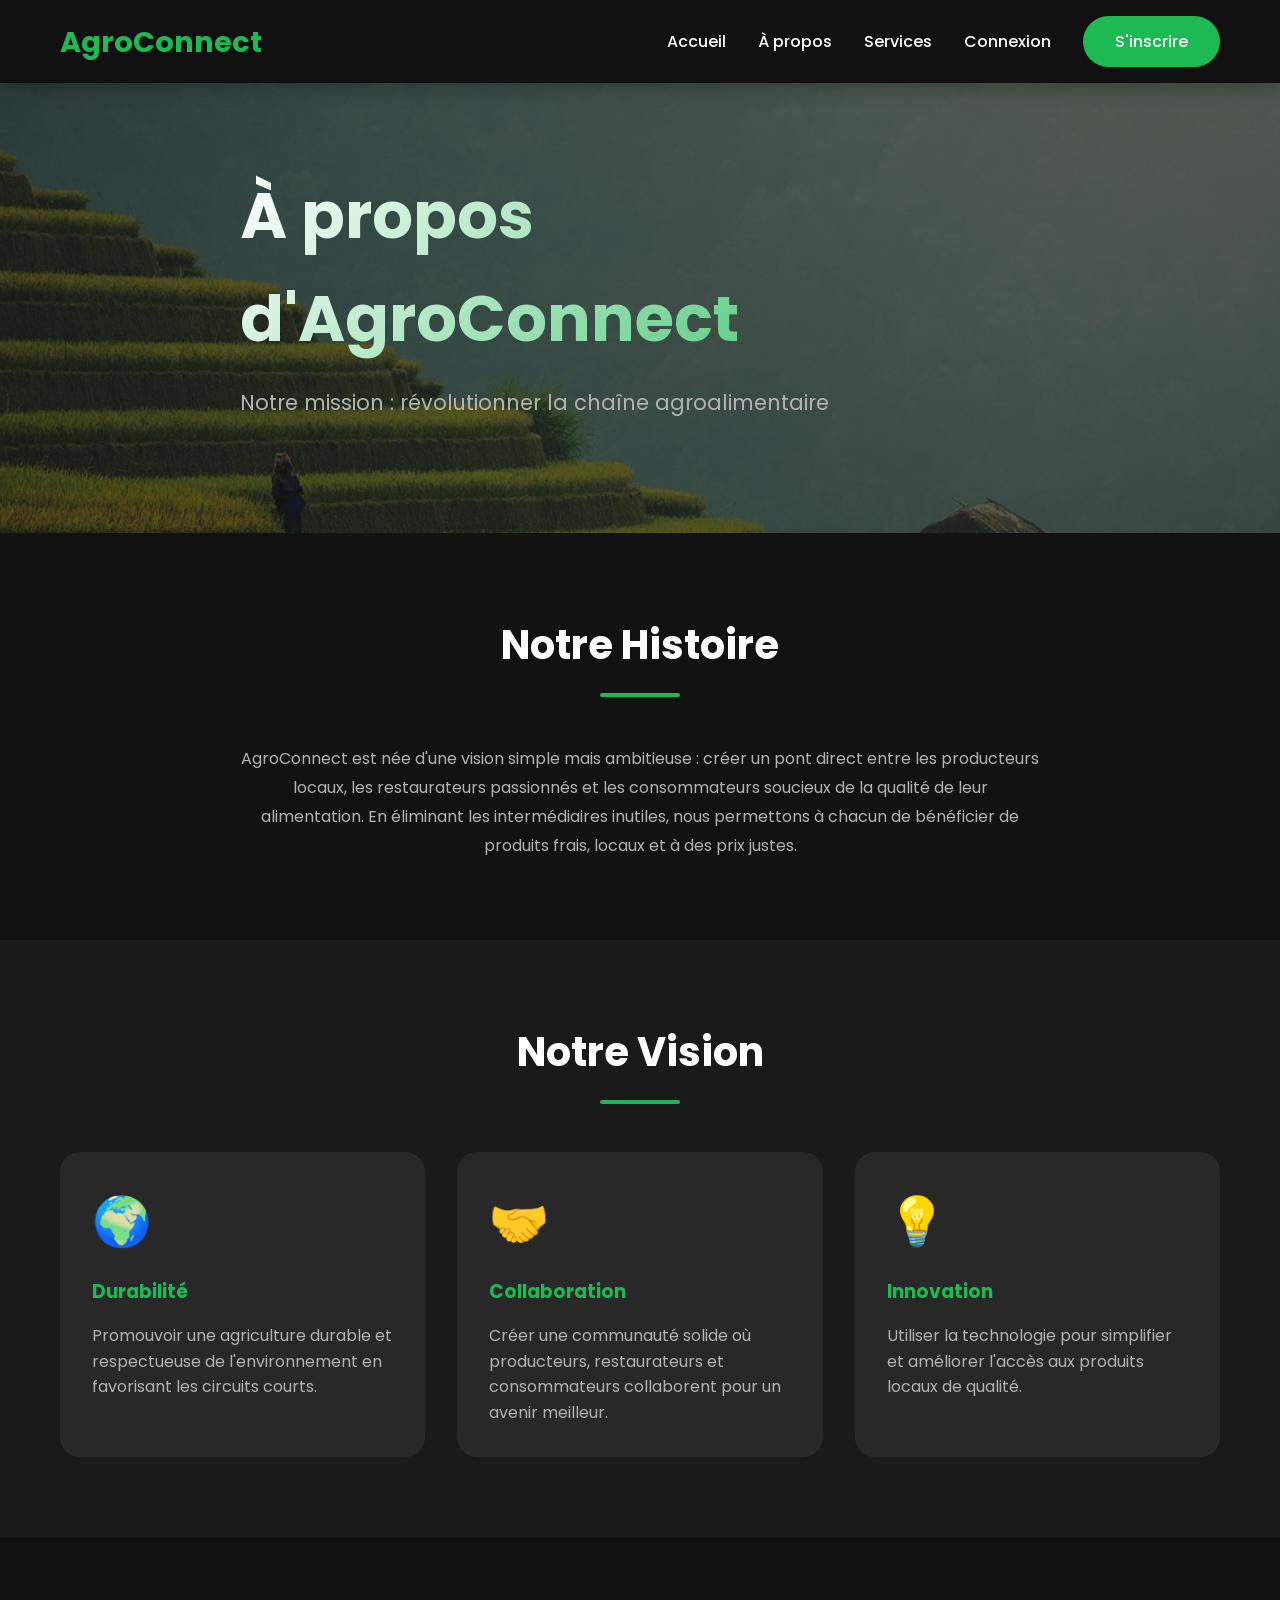
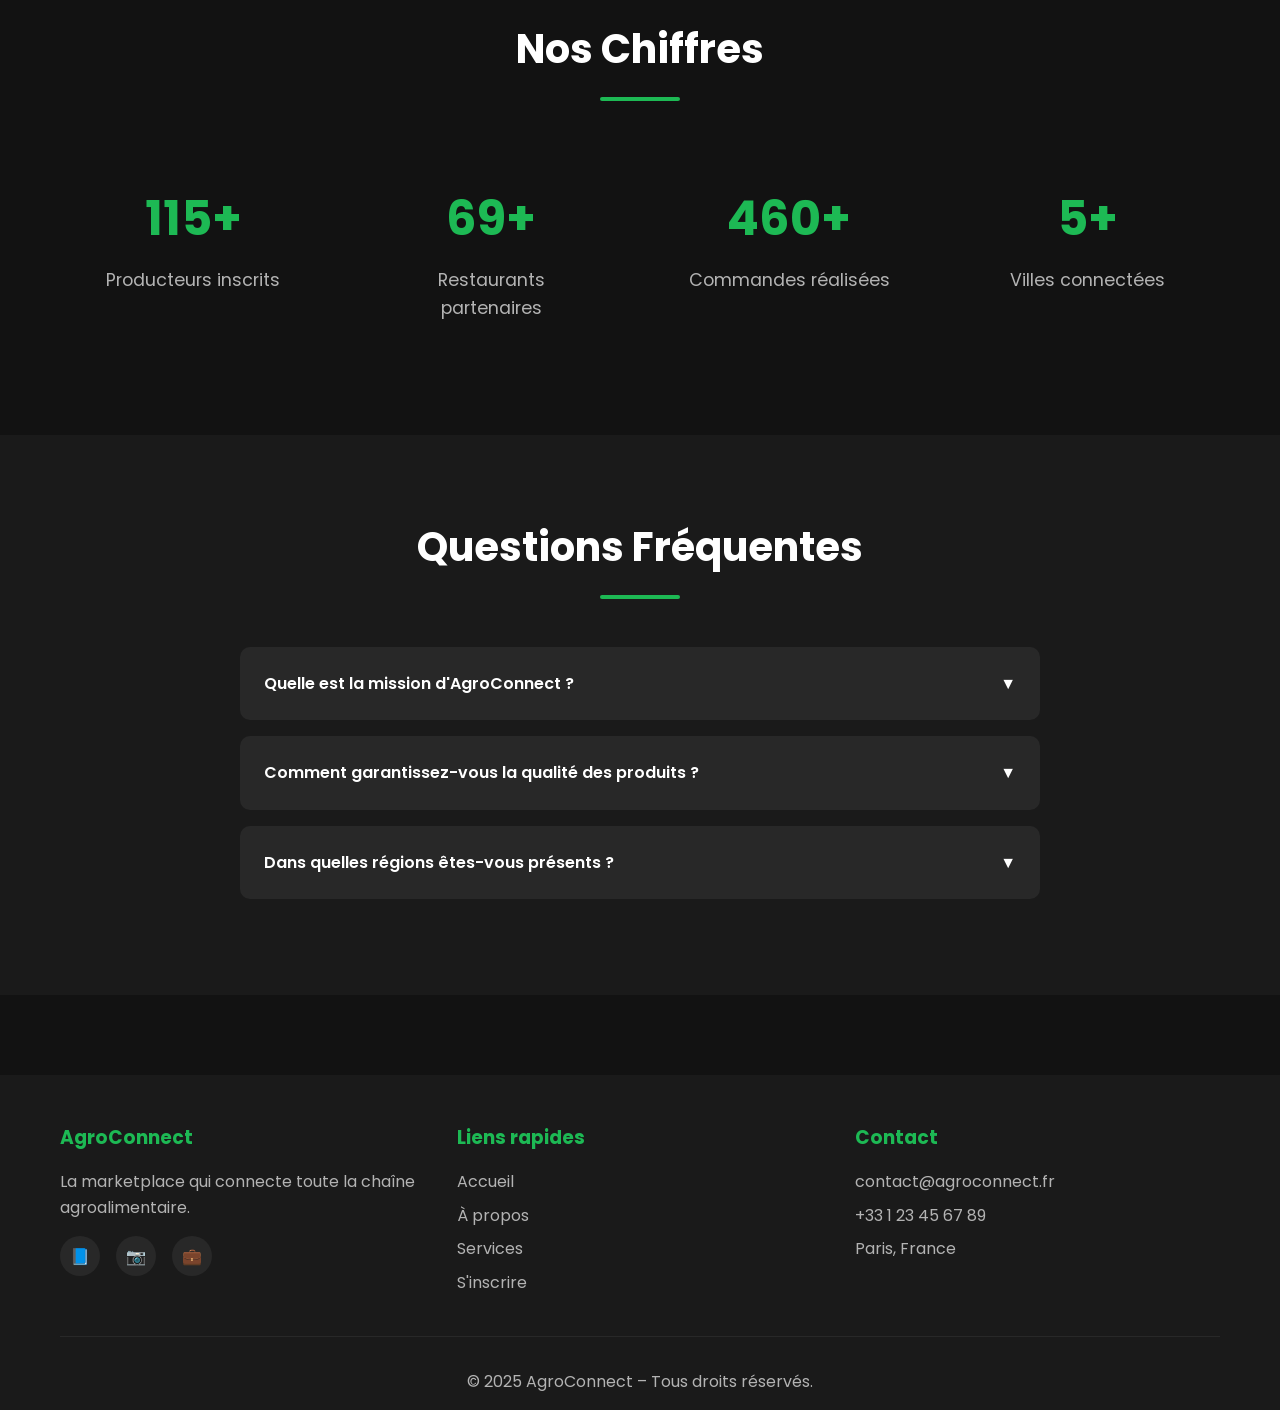
==== about.html @ 75492bfb "Add core website pages and initial styling for AgroConnect Adds HTML files for index, about, service" ====
<!DOCTYPE html>
<html lang="fr">
<head>
    <meta charset="UTF-8">
    <meta name="viewport" content="width=device-width, initial-scale=1.0">
    <title>À propos - AgroConnect</title>
    <link rel="stylesheet" href="style.css">
</head>
<body>
    <nav>
        <div class="nav-container">
            <div class="logo">AgroConnect</div>
            <ul class="nav-links">
                <li><a href="index.html">Accueil</a></li>
                <li><a href="about.html">À propos</a></li>
                <li><a href="services.html">Services</a></li>
                <li><a href="register.html?action=login">Connexion</a></li>
                <li><a href="register.html" class="btn btn-primary">S'inscrire</a></li>
            </ul>
        </div>
    </nav>

    <section class="hero" style="height: 50vh; background-image: linear-gradient(rgba(18, 18, 18, 0.7), rgba(18, 18, 18, 0.7)), url('images/about.jpg');">
        <div class="container">
            <div class="hero-content">
                <h1>À propos d'AgroConnect</h1>
                <p>Notre mission : révolutionner la chaîne agroalimentaire</p>
            </div>
        </div>
    </section>

    <section class="section">
        <div class="container">
            <h2 class="section-title">Notre Histoire</h2>
            <p style="max-width: 800px; margin: 0 auto; color: var(--text-gray); text-align: center; line-height: 1.8;">
                AgroConnect est née d'une vision simple mais ambitieuse : créer un pont direct entre les producteurs locaux, 
                les restaurateurs passionnés et les consommateurs soucieux de la qualité de leur alimentation. 
                En éliminant les intermédiaires inutiles, nous permettons à chacun de bénéficier de produits frais, 
                locaux et à des prix justes.
            </p>
        </div>
    </section>

    <section class="section" style="background-color: var(--dark-gray);">
        <div class="container">
            <h2 class="section-title">Notre Vision</h2>
            <div class="cards-grid">
                <div class="card scroll-reveal">
                    <div class="card-icon">🌍</div>
                    <h3>Durabilité</h3>
                    <p>Promouvoir une agriculture durable et respectueuse de l'environnement en favorisant les circuits courts.</p>
                </div>
                <div class="card scroll-reveal">
                    <div class="card-icon">🤝</div>
                    <h3>Collaboration</h3>
                    <p>Créer une communauté solide où producteurs, restaurateurs et consommateurs collaborent pour un avenir meilleur.</p>
                </div>
                <div class="card scroll-reveal">
                    <div class="card-icon">💡</div>
                    <h3>Innovation</h3>
                    <p>Utiliser la technologie pour simplifier et améliorer l'accès aux produits locaux de qualité.</p>
                </div>
            </div>
        </div>
    </section>

    <section class="section">
        <div class="container">
            <h2 class="section-title">Nos Chiffres</h2>
            <div class="stats-grid">
                <div class="stat-card scroll-reveal">
                    <div class="stat-number" data-target="500">0</div>
                    <div class="stat-label">Producteurs inscrits</div>
                </div>
                <div class="stat-card scroll-reveal">
                    <div class="stat-number" data-target="300">0</div>
                    <div class="stat-label">Restaurants partenaires</div>
                </div>
                <div class="stat-card scroll-reveal">
                    <div class="stat-number" data-target="2000">0</div>
                    <div class="stat-label">Commandes réalisées</div>
                </div>
                <div class="stat-card scroll-reveal">
                    <div class="stat-number" data-target="25">0</div>
                    <div class="stat-label">Villes connectées</div>
                </div>
            </div>
        </div>
    </section>

    <section class="section" style="background-color: var(--dark-gray);">
        <div class="container">
            <h2 class="section-title">Questions Fréquentes</h2>
            <div class="faq-container">
                <div class="faq-item">
                    <div class="faq-question" onclick="toggleFAQ(this)">
                        <span>Quelle est la mission d'AgroConnect ?</span>
                        <span class="faq-icon">▼</span>
                    </div>
                    <div class="faq-answer">
                        Notre mission est de créer des connexions directes entre producteurs, restaurateurs et consommateurs pour promouvoir une alimentation locale, durable et de qualité.
                    </div>
                </div>
                <div class="faq-item">
                    <div class="faq-question" onclick="toggleFAQ(this)">
                        <span>Comment garantissez-vous la qualité des produits ?</span>
                        <span class="faq-icon">▼</span>
                    </div>
                    <div class="faq-answer">
                        Tous nos producteurs sont vérifiés et doivent respecter nos standards de qualité. Nous encourageons également les avis clients pour maintenir la transparence.
                    </div>
                </div>
                <div class="faq-item">
                    <div class="faq-question" onclick="toggleFAQ(this)">
                        <span>Dans quelles régions êtes-vous présents ?</span>
                        <span class="faq-icon">▼</span>
                    </div>
                    <div class="faq-answer">
                        Nous sommes actuellement présents dans 25 villes à travers la France et continuons notre expansion pour couvrir de nouvelles régions.
                    </div>
                </div>
            </div>
        </div>
    </section>

    <footer>
        <div class="container">
            <div class="footer-content">
                <div class="footer-section">
                    <h3>AgroConnect</h3>
                    <p style="color: var(--text-gray);">La marketplace qui connecte toute la chaîne agroalimentaire.</p>
                    <div class="social-links">
                        <a href="#" aria-label="Facebook">📘</a>
                        <a href="#" aria-label="Instagram">📷</a>
                        <a href="#" aria-label="LinkedIn">💼</a>
                    </div>
                </div>
                <div class="footer-section">
                    <h3>Liens rapides</h3>
                    <ul class="footer-links">
                        <li><a href="index.html">Accueil</a></li>
                        <li><a href="about.html">À propos</a></li>
                        <li><a href="services.html">Services</a></li>
                        <li><a href="register.html">S'inscrire</a></li>
                    </ul>
                </div>
                <div class="footer-section">
                    <h3>Contact</h3>
                    <ul class="footer-links">
                        <li><a href="#">contact@agroconnect.fr</a></li>
                        <li><a href="#">+33 1 23 45 67 89</a></li>
                        <li><a href="#">Paris, France</a></li>
                    </ul>
                </div>
            </div>
            <div class="footer-bottom">
                <p>© 2025 AgroConnect – Tous droits réservés.</p>
            </div>
        </div>
    </footer>

    <div id="toast" class="toast"></div>

    <script src="script.js"></script>
</body>
</html>
---- style.css ----
@import url('https://fonts.googleapis.com/css2?family=Poppins:wght@300;400;500;600;700&display=swap');

:root {
    --primary-green: #1DB954;
    --dark-bg: #121212;
    --dark-gray: #1a1a1a;
    --light-gray: #282828;
    --white: #FFFFFF;
    --text-gray: #b3b3b3;
    --hover-gray: #333333;
}

* {
    margin: 0;
    padding: 0;
    box-sizing: border-box;
}

body {
    font-family: 'Poppins', sans-serif;
    background-color: var(--dark-bg);
    color: var(--white);
    line-height: 1.6;
    overflow-x: hidden;
}

a {
    text-decoration: none;
    color: var(--white);
    transition: color 0.3s ease;
}

a:hover {
    color: var(--primary-green);
}

.container {
    max-width: 1200px;
    margin: 0 auto;
    padding: 0 20px;
}

nav {
    position: sticky;
    top: 0;
    background-color: rgba(18, 18, 18, 0.95);
    backdrop-filter: blur(10px);
    padding: 1rem 0;
    z-index: 1000;
    box-shadow: 0 2px 20px rgba(0, 0, 0, 0.3);
}

.nav-container {
    display: flex;
    justify-content: space-between;
    align-items: center;
    max-width: 1200px;
    margin: 0 auto;
    padding: 0 20px;
}

.logo {
    font-size: 1.8rem;
    font-weight: 700;
    color: var(--primary-green);
}

.nav-links {
    display: flex;
    list-style: none;
    gap: 2rem;
    align-items: center;
}

.nav-links a {
    font-weight: 500;
    transition: all 0.3s ease;
}

.nav-links a:hover {
    transform: translateY(-2px);
}

.btn {
    padding: 0.8rem 2rem;
    border-radius: 50px;
    border: none;
    cursor: pointer;
    font-family: 'Poppins', sans-serif;
    font-weight: 600;
    transition: all 0.3s ease;
    display: inline-block;
}

.btn-primary {
    background-color: var(--primary-green);
    color: var(--white);
}

.btn-primary:hover {
    background-color: #1ed760;
    transform: scale(1.05);
    box-shadow: 0 10px 30px rgba(29, 185, 84, 0.3);
}

.btn-secondary {
    background-color: transparent;
    color: var(--white);
    border: 2px solid var(--white);
}

.btn-secondary:hover {
    background-color: var(--white);
    color: var(--dark-bg);
    transform: scale(1.05);
}

.hero {
    height: 90vh;
    display: flex;
    align-items: center;
    background: linear-gradient(rgba(18, 18, 18, 0.7), rgba(18, 18, 18, 0.7)), url('images/hero.jpg');
    background-size: cover;
    background-position: center;
    background-attachment: fixed;
}

.hero-content {
    max-width: 800px;
    animation: fadeInUp 1s ease;
}

.hero h1 {
    font-size: 4rem;
    margin-bottom: 1rem;
    background: linear-gradient(135deg, var(--white), var(--primary-green));
    -webkit-background-clip: text;
    -webkit-text-fill-color: transparent;
    background-clip: text;
}

.hero p {
    font-size: 1.3rem;
    color: var(--text-gray);
    margin-bottom: 2rem;
}

.hero-buttons {
    display: flex;
    gap: 1rem;
}

.section {
    padding: 5rem 0;
}

.section-title {
    text-align: center;
    font-size: 2.5rem;
    margin-bottom: 3rem;
    position: relative;
}

.section-title::after {
    content: '';
    display: block;
    width: 80px;
    height: 4px;
    background-color: var(--primary-green);
    margin: 1rem auto;
    border-radius: 2px;
}

.cards-grid {
    display: grid;
    grid-template-columns: repeat(auto-fit, minmax(280px, 1fr));
    gap: 2rem;
    margin-top: 3rem;
}

.card {
    background-color: var(--light-gray);
    padding: 2rem;
    border-radius: 20px;
    transition: all 0.3s ease;
    cursor: pointer;
}

.card:hover {
    transform: translateY(-10px);
    box-shadow: 0 20px 40px rgba(29, 185, 84, 0.2);
    background-color: var(--hover-gray);
}

.card-icon {
    font-size: 3rem;
    margin-bottom: 1rem;
}

.card h3 {
    margin-bottom: 1rem;
    color: var(--primary-green);
}

.card p {
    color: var(--text-gray);
}

.about-preview {
    display: grid;
    grid-template-columns: 1fr 1fr;
    gap: 3rem;
    align-items: center;
}

.about-image {
    width: 100%;
    border-radius: 20px;
    box-shadow: 0 20px 50px rgba(0, 0, 0, 0.5);
}

.testimonials {
    background-color: var(--dark-gray);
}

.testimonial-card {
    background-color: var(--light-gray);
    padding: 2rem;
    border-radius: 20px;
    text-align: center;
}

.testimonial-card img {
    width: 80px;
    height: 80px;
    border-radius: 50%;
    margin-bottom: 1rem;
}

.testimonial-card p {
    color: var(--text-gray);
    font-style: italic;
    margin-bottom: 1rem;
}

.testimonial-card h4 {
    color: var(--primary-green);
}

.faq-container {
    max-width: 800px;
    margin: 0 auto;
}

.faq-item {
    background-color: var(--light-gray);
    margin-bottom: 1rem;
    border-radius: 10px;
    overflow: hidden;
    transition: all 0.3s ease;
}

.faq-question {
    padding: 1.5rem;
    cursor: pointer;
    display: flex;
    justify-content: space-between;
    align-items: center;
    font-weight: 600;
    transition: background-color 0.3s ease;
}

.faq-question:hover {
    background-color: var(--hover-gray);
}

.faq-answer {
    padding: 0 1.5rem;
    max-height: 0;
    overflow: hidden;
    transition: all 0.3s ease;
    color: var(--text-gray);
}

.faq-answer.active {
    max-height: 500px;
    padding: 1.5rem;
}

.faq-icon {
    transition: transform 0.3s ease;
}

.faq-icon.active {
    transform: rotate(180deg);
}

footer {
    background-color: var(--dark-gray);
    padding: 3rem 0 1rem;
    margin-top: 5rem;
}

.footer-content {
    display: grid;
    grid-template-columns: repeat(auto-fit, minmax(250px, 1fr));
    gap: 2rem;
    margin-bottom: 2rem;
}

.footer-section h3 {
    color: var(--primary-green);
    margin-bottom: 1rem;
}

.footer-links {
    list-style: none;
}

.footer-links li {
    margin-bottom: 0.5rem;
}

.footer-links a {
    color: var(--text-gray);
    transition: color 0.3s ease;
}

.footer-links a:hover {
    color: var(--primary-green);
}

.social-links {
    display: flex;
    gap: 1rem;
    margin-top: 1rem;
}

.social-links a {
    display: inline-flex;
    align-items: center;
    justify-content: center;
    width: 40px;
    height: 40px;
    background-color: var(--light-gray);
    border-radius: 50%;
    transition: all 0.3s ease;
}

.social-links a:hover {
    background-color: var(--primary-green);
    transform: translateY(-3px);
}

.footer-bottom {
    text-align: center;
    padding-top: 2rem;
    border-top: 1px solid var(--light-gray);
    color: var(--text-gray);
}

.stats-grid {
    display: grid;
    grid-template-columns: repeat(auto-fit, minmax(200px, 1fr));
    gap: 2rem;
    text-align: center;
}

.stat-card {
    padding: 2rem;
}

.stat-number {
    font-size: 3rem;
    font-weight: 700;
    color: var(--primary-green);
    margin-bottom: 0.5rem;
}

.stat-label {
    color: var(--text-gray);
    font-size: 1.1rem;
}

.form-container {
    max-width: 600px;
    margin: 3rem auto;
    background-color: var(--light-gray);
    padding: 3rem;
    border-radius: 20px;
}

.form-group {
    margin-bottom: 1.5rem;
}

.form-group label {
    display: block;
    margin-bottom: 0.5rem;
    color: var(--text-gray);
}

.form-group input,
.form-group select,
.form-group textarea {
    width: 100%;
    padding: 1rem;
    border-radius: 10px;
    border: 2px solid var(--hover-gray);
    background-color: var(--dark-bg);
    color: var(--white);
    font-family: 'Poppins', sans-serif;
    transition: border-color 0.3s ease;
}

.form-group input:focus,
.form-group select:focus,
.form-group textarea:focus {
    outline: none;
    border-color: var(--primary-green);
}

.role-selector {
    display: grid;
    grid-template-columns: repeat(3, 1fr);
    gap: 1rem;
    margin-bottom: 2rem;
}

.role-option {
    padding: 1.5rem;
    background-color: var(--dark-bg);
    border-radius: 10px;
    text-align: center;
    cursor: pointer;
    transition: all 0.3s ease;
    border: 2px solid transparent;
}

.role-option:hover {
    border-color: var(--primary-green);
    transform: translateY(-5px);
}

.role-option.active {
    background-color: var(--primary-green);
    border-color: var(--primary-green);
}

.role-icon {
    font-size: 2.5rem;
    margin-bottom: 0.5rem;
}

.dashboard-header {
    display: flex;
    justify-content: space-between;
    align-items: center;
    margin-bottom: 2rem;
    padding: 2rem;
    background-color: var(--light-gray);
    border-radius: 20px;
}

.user-info h2 {
    color: var(--primary-green);
}

.dashboard-content {
    min-height: 60vh;
}

.products-grid {
    display: grid;
    grid-template-columns: repeat(auto-fill, minmax(280px, 1fr));
    gap: 2rem;
    margin-top: 2rem;
}

.product-card {
    background-color: var(--light-gray);
    border-radius: 20px;
    overflow: hidden;
    transition: all 0.3s ease;
    cursor: pointer;
}

.product-card:hover {
    transform: translateY(-10px);
    box-shadow: 0 20px 40px rgba(29, 185, 84, 0.2);
}

.product-image {
    width: 100%;
    height: 200px;
    object-fit: cover;
}

.product-info {
    padding: 1.5rem;
}

.product-info h3 {
    margin-bottom: 0.5rem;
    color: var(--primary-green);
}

.product-price {
    font-size: 1.5rem;
    font-weight: 700;
    color: var(--primary-green);
    margin: 1rem 0;
}

.product-location {
    color: var(--text-gray);
    font-size: 0.9rem;
}

.search-filter-bar {
    display: flex;
    gap: 1rem;
    margin-bottom: 2rem;
    flex-wrap: wrap;
}

.search-filter-bar input,
.search-filter-bar select {
    padding: 0.8rem 1rem;
    border-radius: 50px;
    border: 2px solid var(--hover-gray);
    background-color: var(--light-gray);
    color: var(--white);
    font-family: 'Poppins', sans-serif;
}

.search-filter-bar input {
    flex: 1;
    min-width: 250px;
}

.cart-container {
    max-width: 900px;
    margin: 3rem auto;
}

.cart-items {
    background-color: var(--light-gray);
    border-radius: 20px;
    padding: 2rem;
    margin-bottom: 2rem;
}

.cart-item {
    display: flex;
    align-items: center;
    gap: 2rem;
    padding: 1.5rem;
    background-color: var(--dark-bg);
    border-radius: 10px;
    margin-bottom: 1rem;
}

.cart-item img {
    width: 100px;
    height: 100px;
    object-fit: cover;
    border-radius: 10px;
}

.cart-item-info {
    flex: 1;
}

.cart-item-info h3 {
    color: var(--primary-green);
    margin-bottom: 0.5rem;
}

.cart-item-actions {
    display: flex;
    align-items: center;
    gap: 1rem;
}

.quantity-control {
    display: flex;
    align-items: center;
    gap: 0.5rem;
    background-color: var(--light-gray);
    padding: 0.5rem;
    border-radius: 50px;
}

.quantity-control button {
    background-color: var(--primary-green);
    color: var(--white);
    border: none;
    width: 30px;
    height: 30px;
    border-radius: 50%;
    cursor: pointer;
    font-weight: 700;
}

.cart-summary {
    background-color: var(--light-gray);
    padding: 2rem;
    border-radius: 20px;
}

.summary-row {
    display: flex;
    justify-content: space-between;
    margin-bottom: 1rem;
    padding-bottom: 1rem;
    border-bottom: 1px solid var(--hover-gray);
}

.summary-total {
    font-size: 1.5rem;
    font-weight: 700;
    color: var(--primary-green);
}

.toast {
    position: fixed;
    bottom: 2rem;
    right: 2rem;
    background-color: var(--primary-green);
    color: var(--white);
    padding: 1rem 2rem;
    border-radius: 50px;
    box-shadow: 0 10px 30px rgba(0, 0, 0, 0.3);
    opacity: 0;
    transform: translateY(100px);
    transition: all 0.3s ease;
    z-index: 9999;
}

.toast.show {
    opacity: 1;
    transform: translateY(0);
}

.modal {
    display: none;
    position: fixed;
    top: 0;
    left: 0;
    width: 100%;
    height: 100%;
    background-color: rgba(0, 0, 0, 0.8);
    z-index: 10000;
    align-items: center;
    justify-content: center;
}

.modal.show {
    display: flex;
}

.modal-content {
    background-color: var(--light-gray);
    padding: 3rem;
    border-radius: 20px;
    max-width: 600px;
    width: 90%;
    max-height: 90vh;
    overflow-y: auto;
}

.modal-close {
    float: right;
    font-size: 2rem;
    cursor: pointer;
    color: var(--text-gray);
}

.modal-close:hover {
    color: var(--primary-green);
}

.hidden {
    display: none;
}

@keyframes fadeInUp {
    from {
        opacity: 0;
        transform: translateY(30px);
    }
    to {
        opacity: 1;
        transform: translateY(0);
    }
}

.fade-in-up {
    animation: fadeInUp 0.8s ease;
}

.scroll-reveal {
    opacity: 0;
    transform: translateY(50px);
    transition: all 0.8s ease;
}

.scroll-reveal.active {
    opacity: 1;
    transform: translateY(0);
}

@media (max-width: 768px) {
    .nav-links {
        display: none;
    }
    
    .hero h1 {
        font-size: 2.5rem;
    }
    
    .hero p {
        font-size: 1rem;
    }
    
    .about-preview {
        grid-template-columns: 1fr;
    }
    
    .cards-grid {
        grid-template-columns: 1fr;
    }
    
    .role-selector {
        grid-template-columns: 1fr;
    }
    
    .cart-item {
        flex-direction: column;
        text-align: center;
    }
    
    .search-filter-bar {
        flex-direction: column;
    }
    
    .search-filter-bar input {
        min-width: 100%;
    }
}

.empty-state {
    text-align: center;
    padding: 4rem 2rem;
    color: var(--text-gray);
}

.empty-state h3 {
    font-size: 2rem;
    margin-bottom: 1rem;
    color: var(--white);
}
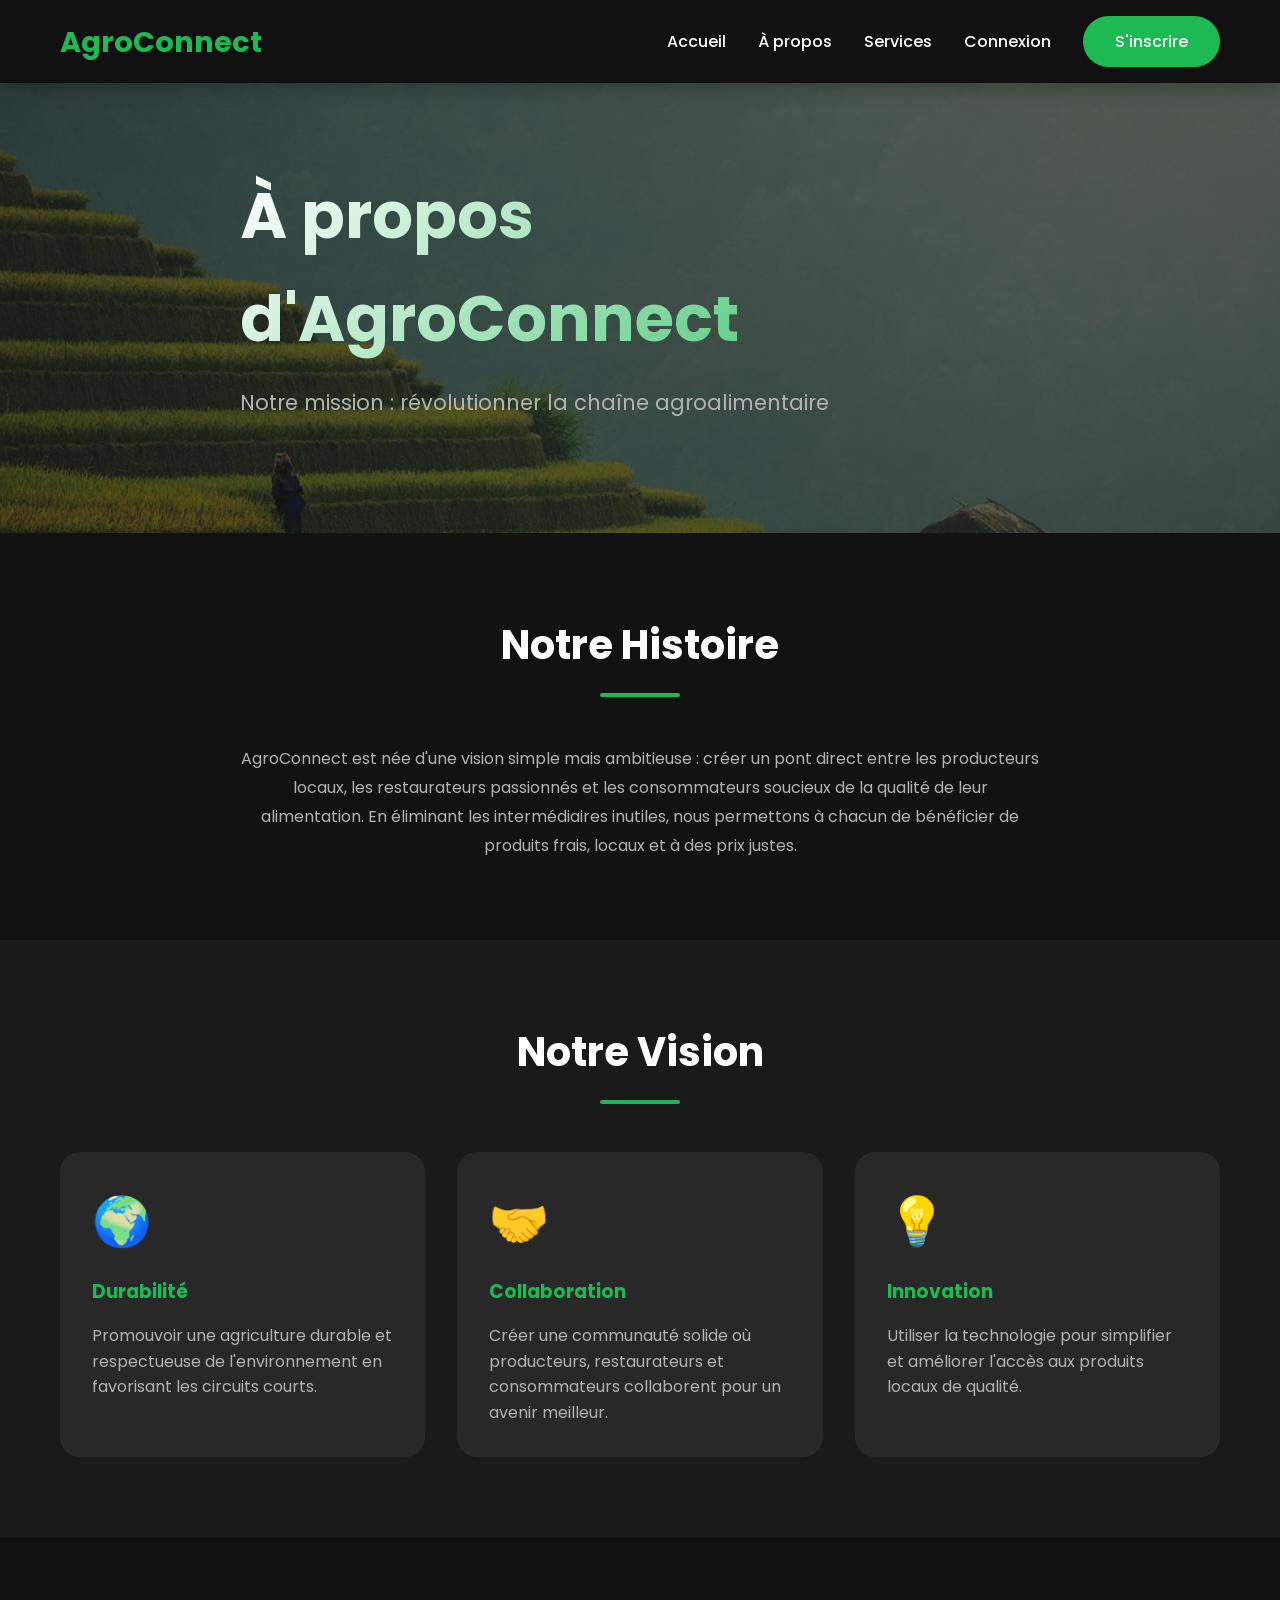
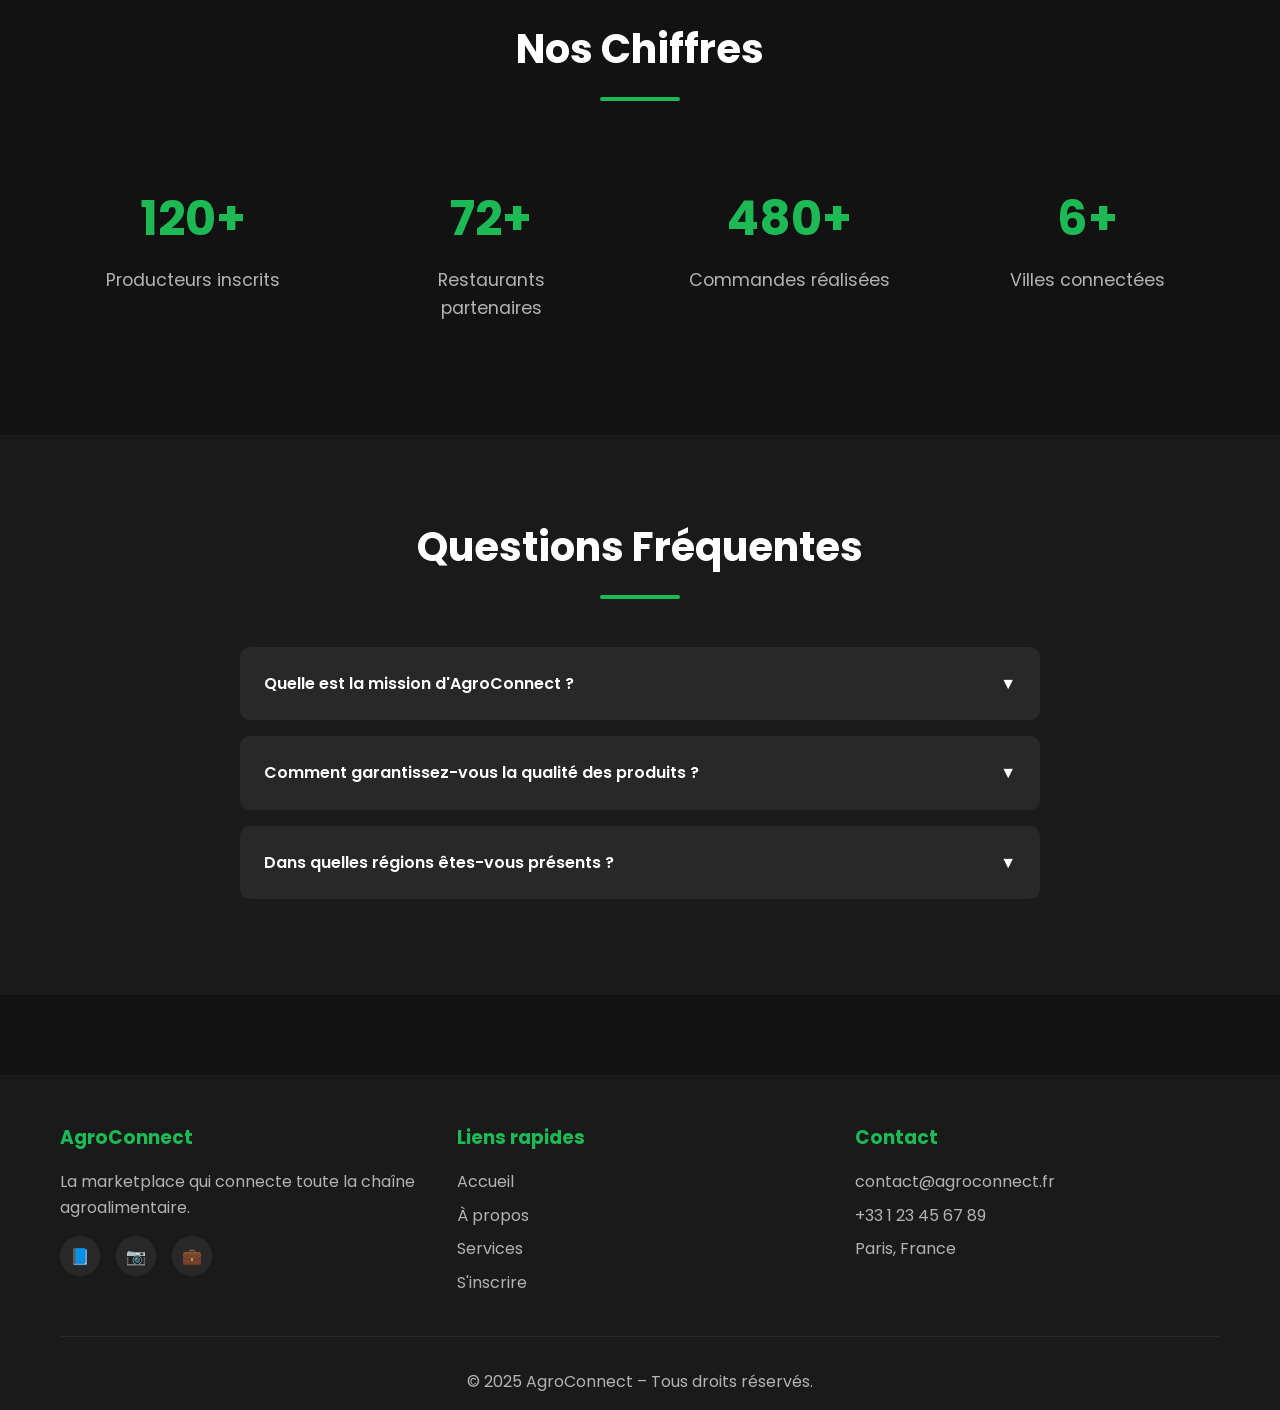
==== commit 0203572c: "Add Boxicons to all main pages for enhanced visual elements Integrates the Boxicons CSS library into" ====
--- a/about.html
+++ b/about.html
@@ -4,6 +4,7 @@
     <meta charset="UTF-8">
     <meta name="viewport" content="width=device-width, initial-scale=1.0">
     <title>À propos - AgroConnect</title>
+    <link href='https://unpkg.com/boxicons@2.1.4/css/boxicons.min.css' rel='stylesheet'>
     <link rel="stylesheet" href="style.css">
 </head>
 <body>
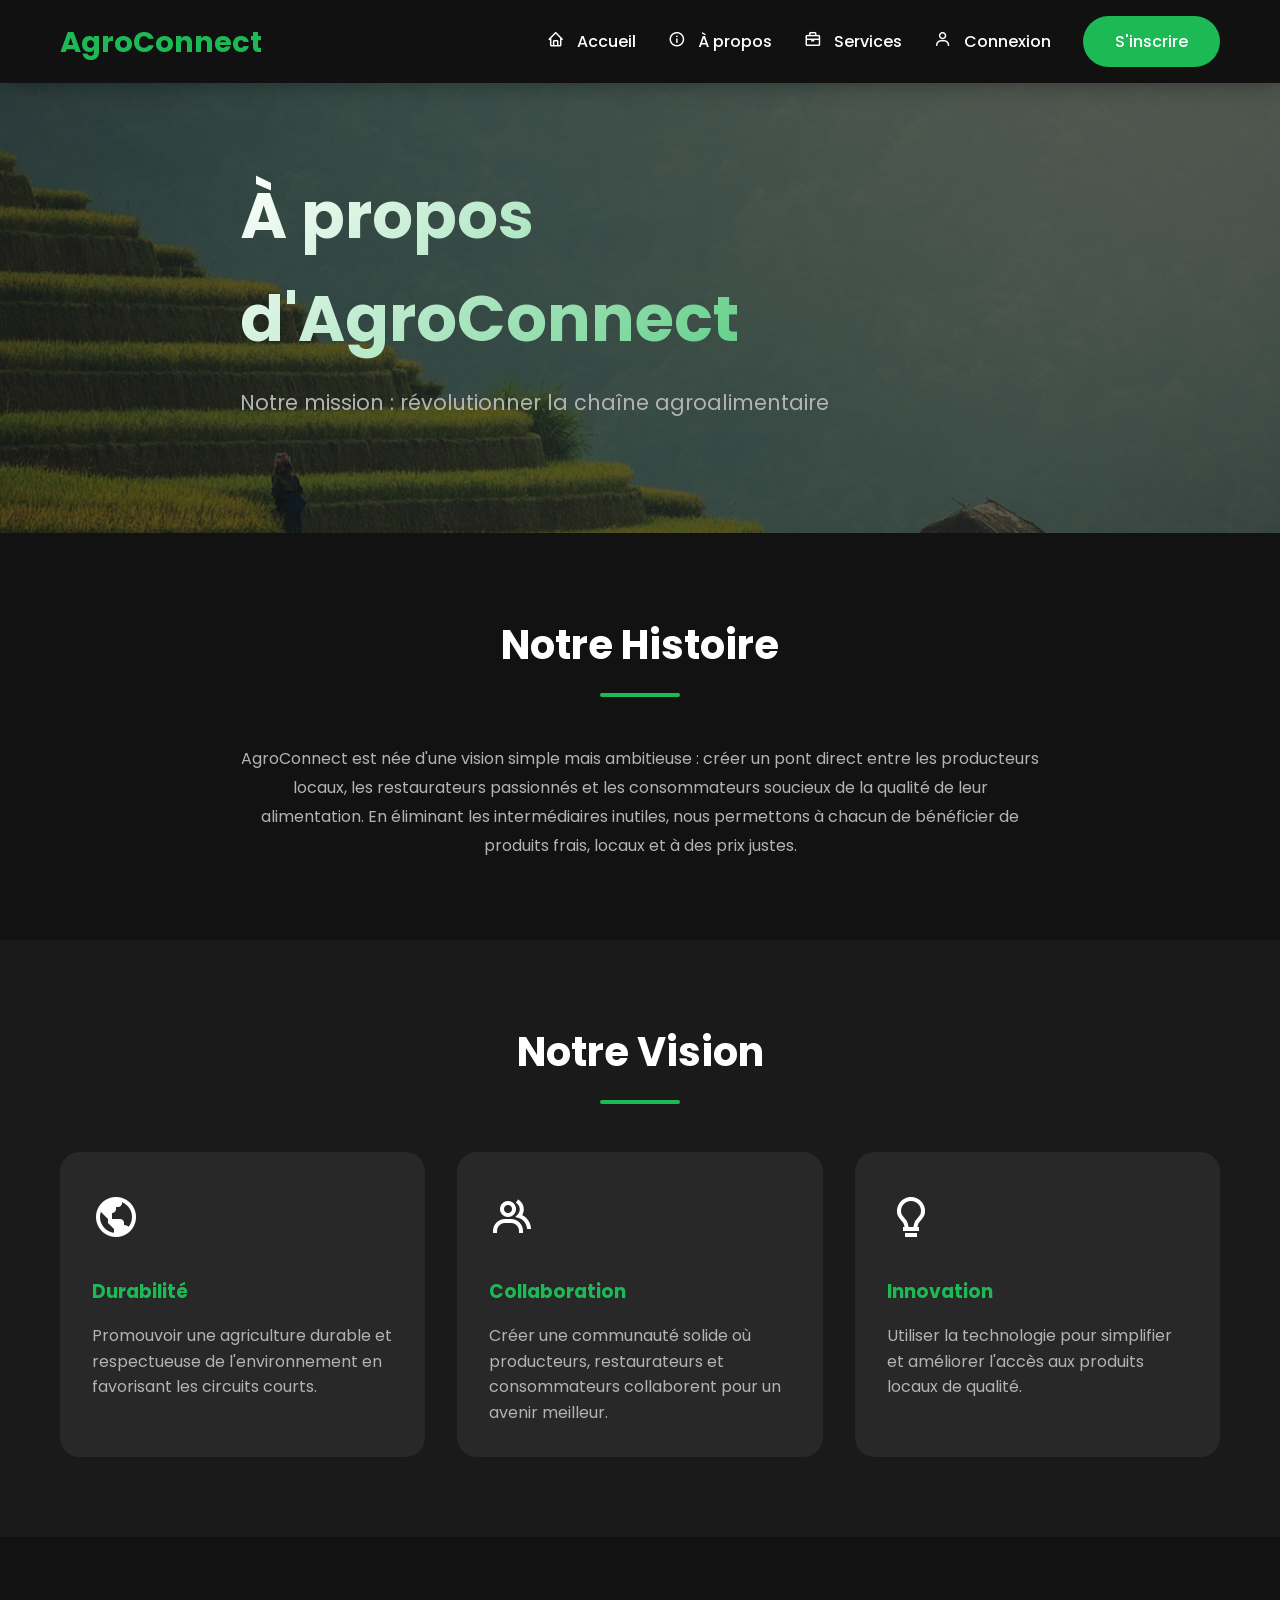
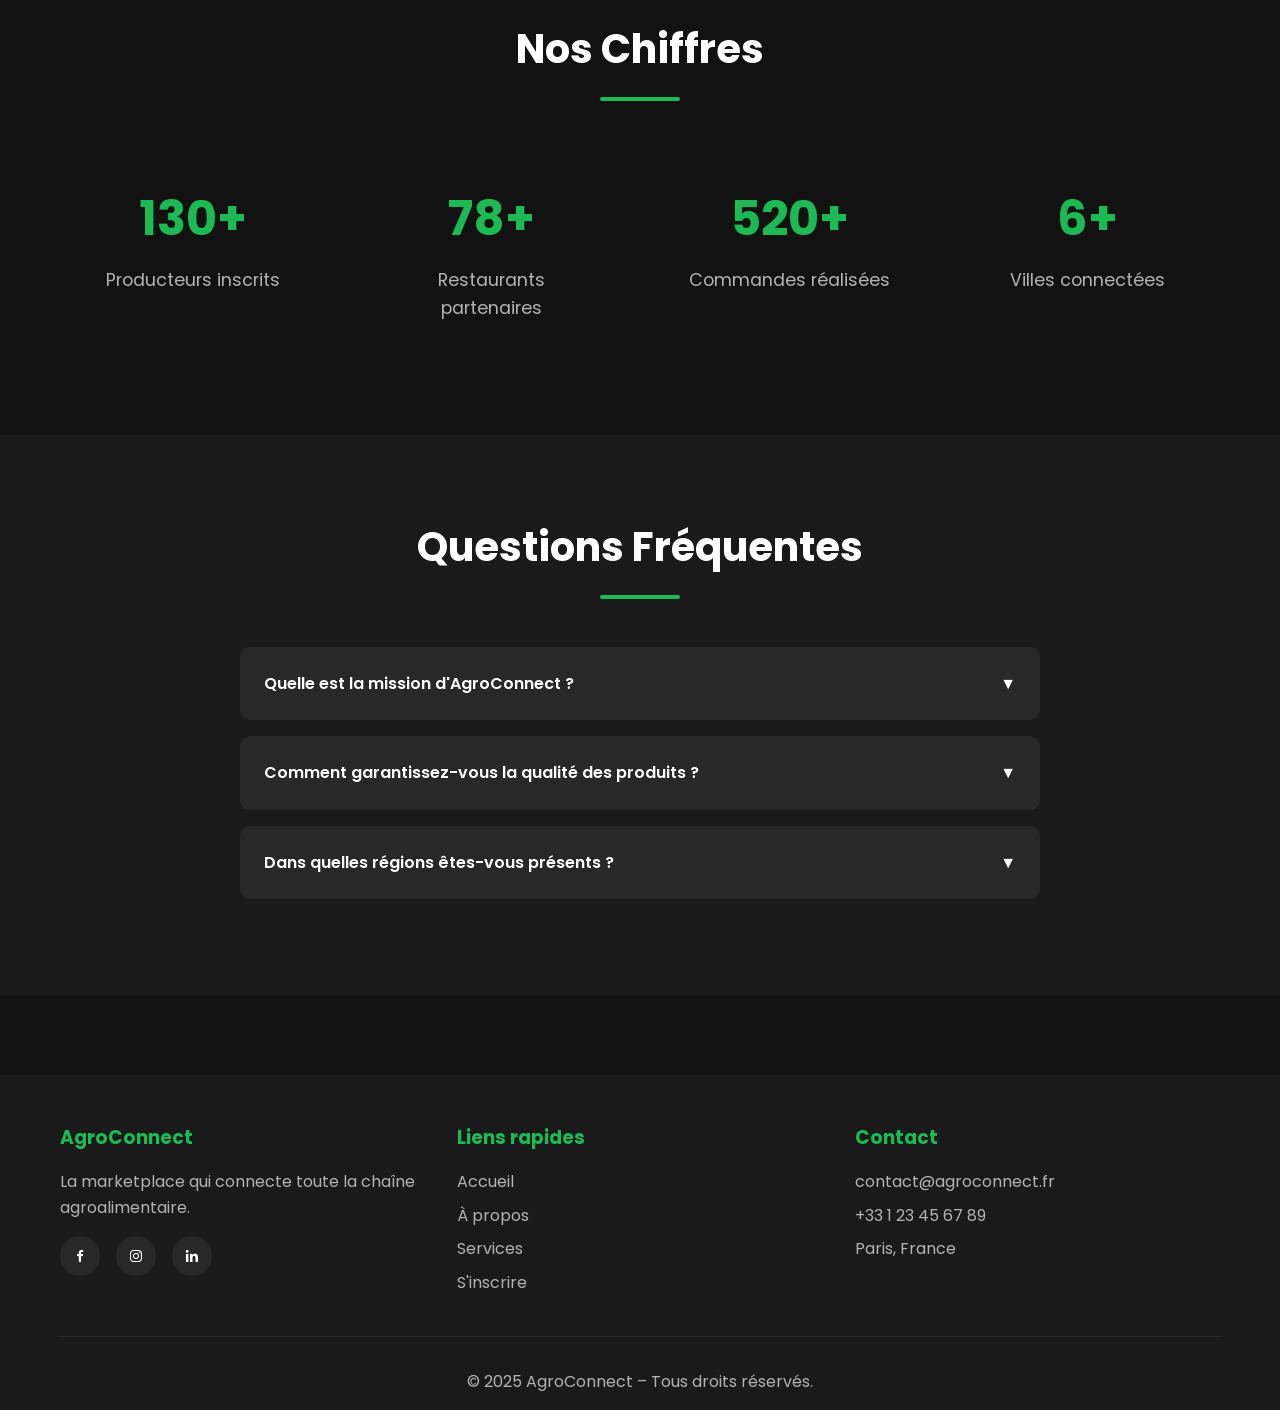
==== commit 987ed676: "Enhance website navigation and user experience with new icons and responsiveness Update HTML files t" ====
--- a/about.html
+++ b/about.html
@@ -10,12 +10,15 @@
 <body>
     <nav>
         <div class="nav-container">
-            <div class="logo">AgroConnect</div>
-            <ul class="nav-links">
-                <li><a href="index.html">Accueil</a></li>
-                <li><a href="about.html">À propos</a></li>
-                <li><a href="services.html">Services</a></li>
-                <li><a href="register.html?action=login">Connexion</a></li>
+            <a href="index.html" class="logo">AgroConnect</a>
+            <div class="burger-menu" onclick="toggleMenu()">
+                <i class='bx bx-menu'></i>
+            </div>
+            <ul class="nav-links" id="navLinks">
+                <li><a href="index.html"><i class='bx bx-home'></i> Accueil</a></li>
+                <li><a href="about.html"><i class='bx bx-info-circle'></i> À propos</a></li>
+                <li><a href="services.html"><i class='bx bx-briefcase'></i> Services</a></li>
+                <li><a href="register.html?action=login"><i class='bx bx-user'></i> Connexion</a></li>
                 <li><a href="register.html" class="btn btn-primary">S'inscrire</a></li>
             </ul>
         </div>
@@ -47,17 +50,17 @@
             <h2 class="section-title">Notre Vision</h2>
             <div class="cards-grid">
                 <div class="card scroll-reveal">
-                    <div class="card-icon">🌍</div>
+                    <div class="card-icon"><i class='bx bx-world'></i></div>
                     <h3>Durabilité</h3>
                     <p>Promouvoir une agriculture durable et respectueuse de l'environnement en favorisant les circuits courts.</p>
                 </div>
                 <div class="card scroll-reveal">
-                    <div class="card-icon">🤝</div>
+                    <div class="card-icon"><i class='bx bx-group'></i></div>
                     <h3>Collaboration</h3>
                     <p>Créer une communauté solide où producteurs, restaurateurs et consommateurs collaborent pour un avenir meilleur.</p>
                 </div>
                 <div class="card scroll-reveal">
-                    <div class="card-icon">💡</div>
+                    <div class="card-icon"><i class='bx bx-bulb'></i></div>
                     <h3>Innovation</h3>
                     <p>Utiliser la technologie pour simplifier et améliorer l'accès aux produits locaux de qualité.</p>
                 </div>
@@ -131,9 +134,9 @@
                     <h3>AgroConnect</h3>
                     <p style="color: var(--text-gray);">La marketplace qui connecte toute la chaîne agroalimentaire.</p>
                     <div class="social-links">
-                        <a href="#" aria-label="Facebook">📘</a>
-                        <a href="#" aria-label="Instagram">📷</a>
-                        <a href="#" aria-label="LinkedIn">💼</a>
+                        <a href="#" aria-label="Facebook"><i class='bx bxl-facebook'></i></a>
+                        <a href="#" aria-label="Instagram"><i class='bx bxl-instagram'></i></a>
+                        <a href="#" aria-label="LinkedIn"><i class='bx bxl-linkedin'></i></a>
                     </div>
                 </div>
                 <div class="footer-section">
--- a/style.css
+++ b/style.css
@@ -761,3 +761,102 @@
     margin-bottom: 1rem;
     color: var(--white);
 }
+
+/* Menu Burger Responsive */
+.burger-menu {
+    display: none;
+    font-size: 2rem;
+    color: var(--white);
+    cursor: pointer;
+    transition: color 0.3s ease;
+}
+
+.burger-menu:hover {
+    color: var(--primary-green);
+}
+
+/* Logo cliquable avec effet */
+.logo {
+    cursor: pointer;
+    transition: all 0.3s ease;
+}
+
+.logo:hover {
+    transform: scale(1.05);
+    color: var(--primary-green);
+}
+
+/* Icônes dans les nav-links */
+.nav-links i {
+    margin-right: 0.5rem;
+    font-size: 1.1rem;
+}
+
+/* Transitions fade-in/fade-out pour les pages */
+body {
+    animation: fadeIn 0.5s ease-in;
+}
+
+@keyframes fadeIn {
+    from {
+        opacity: 0;
+    }
+    to {
+        opacity: 1;
+    }
+}
+
+.page-transition {
+    animation: fadeOut 0.3s ease-out;
+}
+
+@keyframes fadeOut {
+    from {
+        opacity: 1;
+    }
+    to {
+        opacity: 0;
+    }
+}
+
+/* Responsive Menu Burger */
+@media (max-width: 992px) {
+    .burger-menu {
+        display: block;
+    }
+    
+    .nav-links {
+        position: fixed;
+        top: 70px;
+        right: -100%;
+        background-color: var(--dark-gray);
+        flex-direction: column;
+        width: 280px;
+        height: calc(100vh - 70px);
+        padding: 2rem;
+        box-shadow: -5px 0 20px rgba(0, 0, 0, 0.5);
+        transition: right 0.4s ease;
+        gap: 1.5rem;
+        align-items: flex-start;
+    }
+    
+    .nav-links.active {
+        right: 0;
+    }
+    
+    .nav-links li {
+        width: 100%;
+    }
+    
+    .nav-links a {
+        display: block;
+        padding: 0.8rem;
+        border-radius: 10px;
+        transition: all 0.3s ease;
+    }
+    
+    .nav-links a:hover {
+        background-color: var(--light-gray);
+        transform: translateX(10px);
+    }
+}
